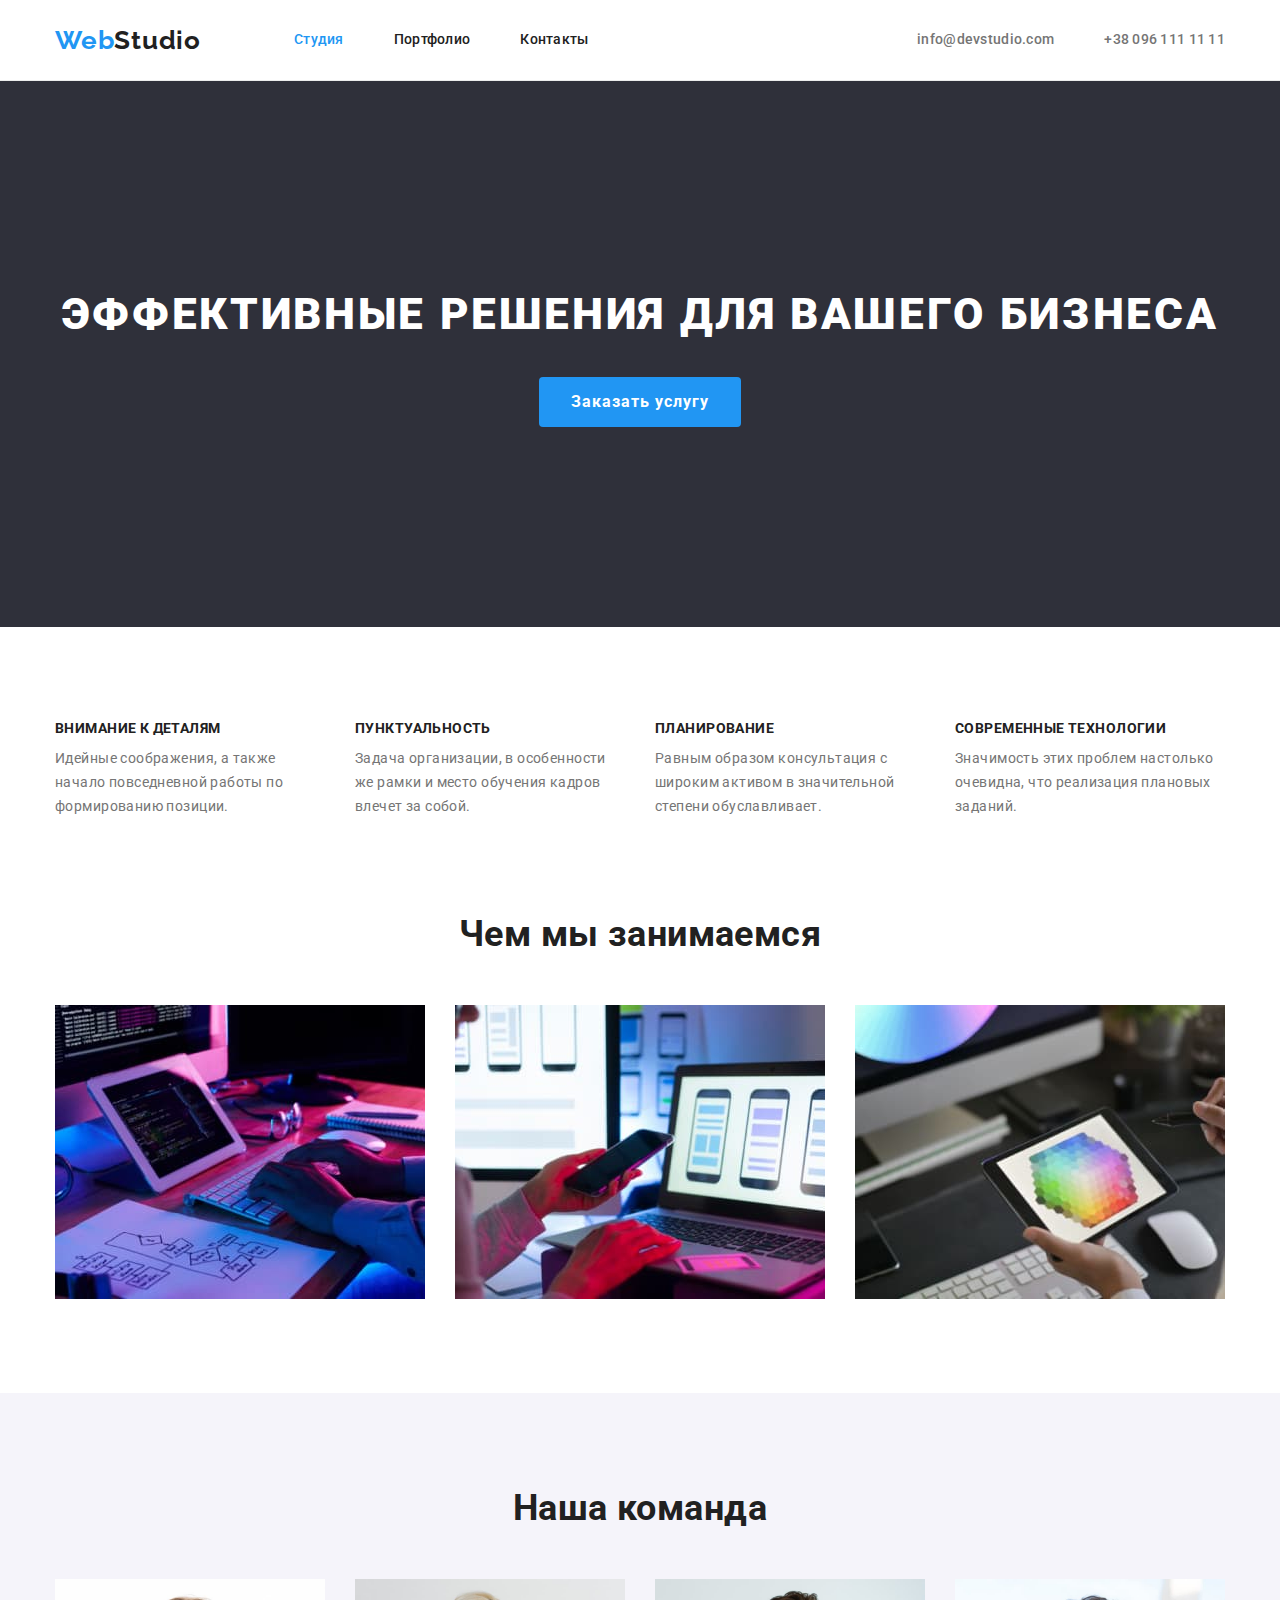
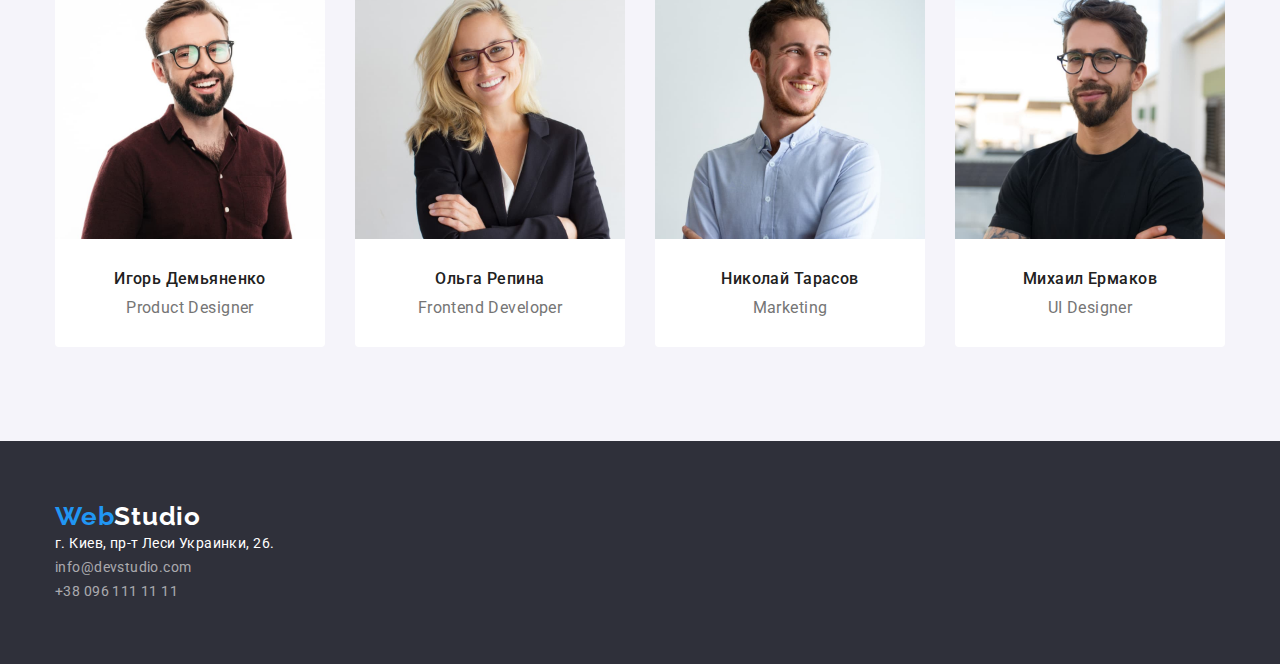
==== index.html @ 1037b0c5 "Initial commit" ====
<!DOCTYPE html>
<html lang="ru">
  <head>
    <meta charset="UTF-8" />
    <meta http-equiv="X-UA-Compatible" content="IE=edge" />
    <meta name="viewport" content="width=device-width, initial-scale=1.0" />

    <title>Web Studio</title>
    <link
      href="https://fonts.googleapis.com/css2?family=Raleway:wght@700&family=Roboto:wght@400;500;700;900&display=swap"
      rel="stylesheet"
    />
    <link
      rel="stylesheet"
      href="https://cdnjs.cloudflare.com/ajax/libs/modern-normalize/0.6.0/modern-normalize.min.css"
    />
    <link rel="stylesheet" href="./css/styles.css" />
  </head>
  <body>
    <!-- Шапка -->
    <header class="header">
      <nav class="main-nav container">
        <a href="./index.html" class="logo"
          ><span class="logo-web">Web</span>Studio</a
        >

        <ul class="site-nav list">
          <li class="item"><a href="" class="link current">Студия</a></li>
          <li class="item">
            <a href="./portfolio.html" class="link">Портфолио</a>
          </li>
          <li class="item"><a href="" class="link">Контакты</a></li>
        </ul>

        <ul class="contact-header list">
          <li class="item">
            <a href="mailto:info@devstudio.com" class="link"
              >info@devstudio.com</a
            >
          </li>
          <li class="item">
            <a href="tel:+380961111111" class="link">+38 096 111 11 11</a>
          </li>
        </ul>
      </nav>
    </header>

    <main>
      <!-- Герой -->
      <section class="section-hero">
        <div class="container">
          <h1 class="hero-title">Эффективные решения для вашего бизнеса</h1>
          <!-- <a href="" class="button primary">Заказать услугу</a> -->
          <button type="button" class="button primary">Заказать услугу</button>
        </div>
      </section>

      <!-- Преимущества -->
      <section class="section">
        <div class="container">
          <h2 class="section-title visually-hidden">Преимущества</h2>

          <ul class="advantages-list list">
            <li class="item">
              <h3 class="title">Внимание к деталям</h3>
              <p class="text">
                Идейные соображения, а также начало повседневной работы по
                формированию позиции.
              </p>
            </li>
            <li class="item">
              <h3 class="title">Пунктуальность</h3>
              <p class="text">
                Задача организации, в особенности же рамки и место обучения
                кадров влечет за собой.
              </p>
            </li>
            <li class="item">
              <h3 class="title">Планирование</h3>
              <p class="text">
                Равным образом консультация с широким активом в значительной
                степени обуславливает.
              </p>
            </li>
            <li class="item">
              <h3 class="title">Современные технологии</h3>
              <p class="text">
                Значимость этих проблем настолько очевидна, что реализация
                плановых заданий.
              </p>
            </li>
          </ul>
        </div>
      </section>

      <!-- Рабочий процесс -->
      <section class="section">
        <div class="container">
          <h2 class="section-title">Чем мы занимаемся</h2>
          <ul class="work-list list">
            <li class="item">
              <img
                src="./images/laptop.jpg"
                alt="Человек набирает код"
                width="370"
              />
            </li>
            <li class="item">
              <img
                src="./images/phone.jpg"
                alt="Телефон на фоне ноутбука"
                width="370"
              />
            </li>
            <li class="item">
              <img
                src="./images/сolor_palette.jpg"
                alt="Цифровая палитра красок"
                width="370"
              />
            </li>
          </ul>
        </div>
      </section>

      <!-- Команда -->
      <section class="section team">
        <div class="container">
          <h2 class="section-title team">Наша команда</h2>

          <ul class="team-list list">
            <li class="item">
              <img
                src="./images/Igor.jpg"
                alt="Игорь Демьяненко Product Designer"
                width="270"
              />
              <h3 class="title">Игорь Демьяненко</h3>
              <p class="text">Product Designer</p>
            </li>

            <li class="item">
              <img
                src="./images/Olga.jpg"
                alt="Ольга Репина Frontend Developer"
                width="270"
              />
              <h3 class="title">Ольга Репина</h3>
              <p class="text">Frontend Developer</p>
            </li>

            <li class="item">
              <img
                src="./images/Nikolay.jpg"
                alt="Николай Тарасов Marketing"
                width="270"
              />
              <h3 class="title">Николай Тарасов</h3>
              <p class="text">Marketing</p>
            </li>

            <li class="item">
              <img
                src="./images/Mihail.jpg"
                alt="Михаил Ермаков UI Designer"
                width="270"
              />
              <h3 class="title">Михаил Ермаков</h3>
              <p class="text">UI Designer</p>
            </li>
          </ul>
        </div>
      </section>
    </main>

    <!-- Футер -->
    <footer class="footer">
      <div class="container">
        <a href="./index.html" class="logo"
          ><span class="logo-web">Web</span
          ><span class="logo-studio">Studio</span></a
        >
        <!-- Адресс -->
        <address>
          <ul class="list">
            <li>
              <a
                href="https://goo.gl/maps/piqngm7oDQpEDh6u6"
                class="footer-adress"
                target="_blank"
                rel="noopener nofollow noreferrer"
                >г. Киев, пр-т Леси Украинки, 26.</a
              >
            </li>
            <li>
              <a href="mailto:info@devstudio.com" class="footer-mail"
                >info@devstudio.com</a
              >
            </li>
            <li>
              <a href="tel:+380961111111" class="footer-tel"
                >+38 096 111 11 11</a
              >
            </li>
          </ul>
        </address>
      </div>
    </footer>
  </body>
</html>
---- css/styles.css ----
html {
    box-sizing: border-box;
}

*,
*::after,
*::before {
    box-sizing: inherit;
}

/* цвет основного текста #212121 */
/* вторичный цвет #757575 */
/*белый #FFFFFF  */
/* акцент #2196F3; */
/* подвал rgba(255, 255, 255, 0.6) */
/* вторичный цвет фона #2F303A; */
/* фон неактивной кнопки #F5F4FA*/
/* цвет рамки карточек #EEEEEE*/
/* цвет нижней рамки хедера #ECECEC */

:root {
    --primary-text-color: #212121;
    --secondary-text-color: #757575;
    --accent-color: #2196F3;
    --primary-white-color: #FFFFFF;
    --footer-color: rgba(255, 255, 255, 0.6);
    --secondary-bg-color: #2F303A;
    --button-bg-color: #F5F4FA;
    --border-card-color: #EEEEEE;
    --border-header-color: #ECECEC;
}

body {
    background-color: var(--primary-white-color);
    color: var(--primary-text-color);

    font-family: Roboto, sans-serif; 
    font-size: 14px;
    letter-spacing: 0.03em;
}

/* Утиилиты */
.container {
    margin-left: auto;
    margin-right: auto;
    width: 1200px;
    padding-left: 15px;
    padding-right: 15px;
    /* outline: 2px solid tomato; */
}

.list {
    padding: 0;
    margin: 0;
    list-style: none;
}

.link {
    text-decoration: none;
    color: inherit;
}

img {
    display: block;
    max-width: 100%;
    height: auto;
}

/* main-nav */
.main-nav{
    display: flex;
    align-items: center;
}

/* Logo */
.logo {

    color: var(--primary-text-color);
    font-family: Raleway, cursive;
    font-weight: 700;
    font-size: 26px;
    line-height: 1.19;
    letter-spacing: 0.03em;

    text-decoration: none;
}

.logo-web {
    color: var(--accent-color);
}

/* site nav */
.site-nav {
    display: flex;
    margin-left: 93px;
}

.site-nav .item:not(:last-child) {
    margin-right: 50px;
}

.site-nav .link:hover,
.site-nav .link:focus {
    color: var(--accent-color);
}

.site-nav .link {
    display: block;
    padding-top: 32px;
    padding-bottom: 32px;

    color: var(--primary-text-color);
    font-weight: 500;
    line-height: 1.14;
    letter-spacing: 0.02em;
}

.site-nav .link.current {
    color: var(--accent-color);
}

.contact-header .link:hover,
.contact-header .link:focus {
    color: var(--accent-color);
}

.contact-header {
    display: flex;
    margin-left: auto;
}

.contact-header .item:not(:last-child) {
    margin-right: 50px;
}

.contact-header .link {

    display: block;
    padding-top: 32px;
    padding-bottom: 32px;

    color: var(--secondary-text-color);
    font-weight: 500;
    line-height: 1.14;
    letter-spacing: 0.02em;
}

.header {
    border-bottom-width: 1px;
    border-bottom-style: solid;
    border-bottom-color: #ECECEC;
}

/* hero */
.section-hero {

    padding-top: 200px;
    padding-bottom: 200px;

    background-color: var(--secondary-bg-color);
    text-align: center;
}

.section {
    padding-top: 94px;
    padding-bottom: 94px;
}

.section +.section{
    padding-top: 0px;
}

.section-title {
    margin-top: 0;
    margin-bottom: 50px;

    font-size: 36px;
    line-height: 1.17;
    text-align: center;
}

.hero-title {
    margin-top: 0;
    margin-bottom: 30px;

    color: var(--primary-white-color);
    text-transform: uppercase;

    font-weight: 900;
    font-size: 44px;
    line-height: 1.5;
    /* text-align: center; */
    letter-spacing: 0.06em;
}

/* Button */
.button.primary {
    padding: 10px 32px;
    min-width: 200px;

    color: var(--primary-white-color);
    background-color: var(--accent-color);

    font-weight: 700;
    font-size: 16px;
    line-height: 1.88;
    letter-spacing: 0.06em;
}

.button.primary:hover,
.button.primary:focus {
    color: var(--primary-text-color);
}

.button {
    border-radius: 4px;
    padding: 6px 22px;
    min-width: 73px;
    border: none;


    color: var(--primary-text-color);
    background-color: var(--button-bg-color);

    cursor: pointer;
    font-family: inherit;

    font-size: 16px;
    line-height: 1.63;
    
    text-align: center;
    letter-spacing: 0.03em;
}

/* Advantages */
.visually-hidden {
    position: absolute;
    width: 1px;
    height: 1px;
    margin: -1px;
    border: 0;
    padding: 0;
    white-space: nowrap;
    clip-path: inset(100%);
    clip: rect(0 0 0 0);
    overflow: hidden;

}

.advantages-list {
    display: flex;
    flex-wrap: wrap;
}

.advantages-list .item {
    width: 270px;
}

.advantages-list .item:not(:last-child){
    margin-right: 30px;
}

.advantages-list .title{
    margin-top: 0;
    margin-bottom: 10px;

    text-transform: uppercase;

    font-size: 14px;
    line-height: 1.14;
}

.advantages-list .text{     
    margin-top: 0;
    margin-bottom: 0;

    color: var(--secondary-text-color);
    line-height: 1.71; 
}

.work-list {
    display: flex;
    flex-wrap: wrap;
    justify-content: space-between;
}

/* Team */

.team-list {
    display: flex;
    flex-wrap: wrap;
}

.team-list .item:not(:last-child) {
    margin-right: 30px;
}

.team-list .item{

    border-bottom-right-radius: 4px;
    border-bottom-left-radius: 4px;

    background-color: var(--primary-white-color);
}

.section.team{  
    padding-top: 94px;

    background-color: var(--button-bg-color);
}

.team-list .title {

    margin-top: 30px;
    margin-bottom: 10px;

    font-weight: 500;
    font-size: 16px;
    line-height: 1.19;
    text-align: center;
}

.team-list .text{

    margin-top: 0;
    margin-bottom: 30px;

    color: var(--secondary-text-color);

    font-size: 16px;
    line-height: 1.19;  
    text-align: center;

}

/* Футер */
.footer {
    padding-top: 60px;
    padding-bottom: 60px;

    background-color: var(--secondary-bg-color);
}

.logo-studio {
    color: var(--primary-white-color);
}

.footer-adress{
    text-decoration: none;
    font-style: normal;

    color: var(--primary-white-color);
    
    font-weight: 400;
    line-height: 1.71;
    letter-spacing: 0.03em;
}

.footer-mail,
.footer-tel{
    text-decoration: none;
    font-style: normal;

    color: var(--footer-color);

    font-weight: 400;
    line-height: 1.71;    
    letter-spacing: 0.03em;
}

.footer-mail:hover,
.footer-mail:focus,
.footer-tel:hover,
.footer-tel:focus{
    color: var(--accent-color);
}

/* Portfolio */

.portfolio-filter {
    display: flex;
    justify-content: center;
    margin-bottom: 50px;
}

.portfolio-filter .item:not(:last-child) {
    margin-right: 8px;
}

.site-nav .link:hover,
.site-nav .link:focus {
    color: var(--accent-color);
}

.primary-filter {
    color: var(--primary-white-color);
    background-color: var(--accent-color);

    font-size: 16px;
    line-height: 1.63;

    text-align: center;
    letter-spacing: 0.03em;
}

.portfolio-filter .button.primary-filter:hover,
.portfolio-filter .button.primary-filter:focus {
    color: var(--primary-text-color);
}

.portfolio-filter .button:hover,
.portfolio-filter .button:focus {
    color: var(--primary-white-color);
    background-color: var(--accent-color);
}

.portfolio-list {
    display: flex;
    flex-wrap: wrap;
}

.portfolio-list .item {
    /* width: 370px; */
    width: calc((100% - 60px) / 3);
    margin-right: 30px;
}

.portfolio-list .item .description {
    border-right-width: 1px;
    border-right-style: solid;
    border-right-color: var(--border-card-color);
    
    border-bottom-width: 1px;
    border-bottom-style: solid;
    border-bottom-color: var(--border-card-color);
    
    border-left-width: 1px;
    border-left-style: solid;
    border-left-color: var(--border-card-color);

    padding-left: 24px;
}

.portfolio-list .item:nth-child(3n) {
    margin-right: 0;
}

.portfolio-list .item:not(:nth-last-child(-n + 3)) {
    margin-bottom: 30px;
}

.portfolio-list .title {
    margin-top: 0;
    margin-bottom: 4px;

    padding-top: 24px;

    color: var(--primary-text-color);

    font-size: 18px;
    line-height: 2;
    letter-spacing: 0.06em;
}

.portfolio-list .text{
    margin-top: 0;
    margin-bottom: 20px;


    color: var(--secondary-text-color);
    
    font-weight: 400;
    font-size: 16px;
    line-height: 1.88;
    letter-spacing: 0.03em;
}
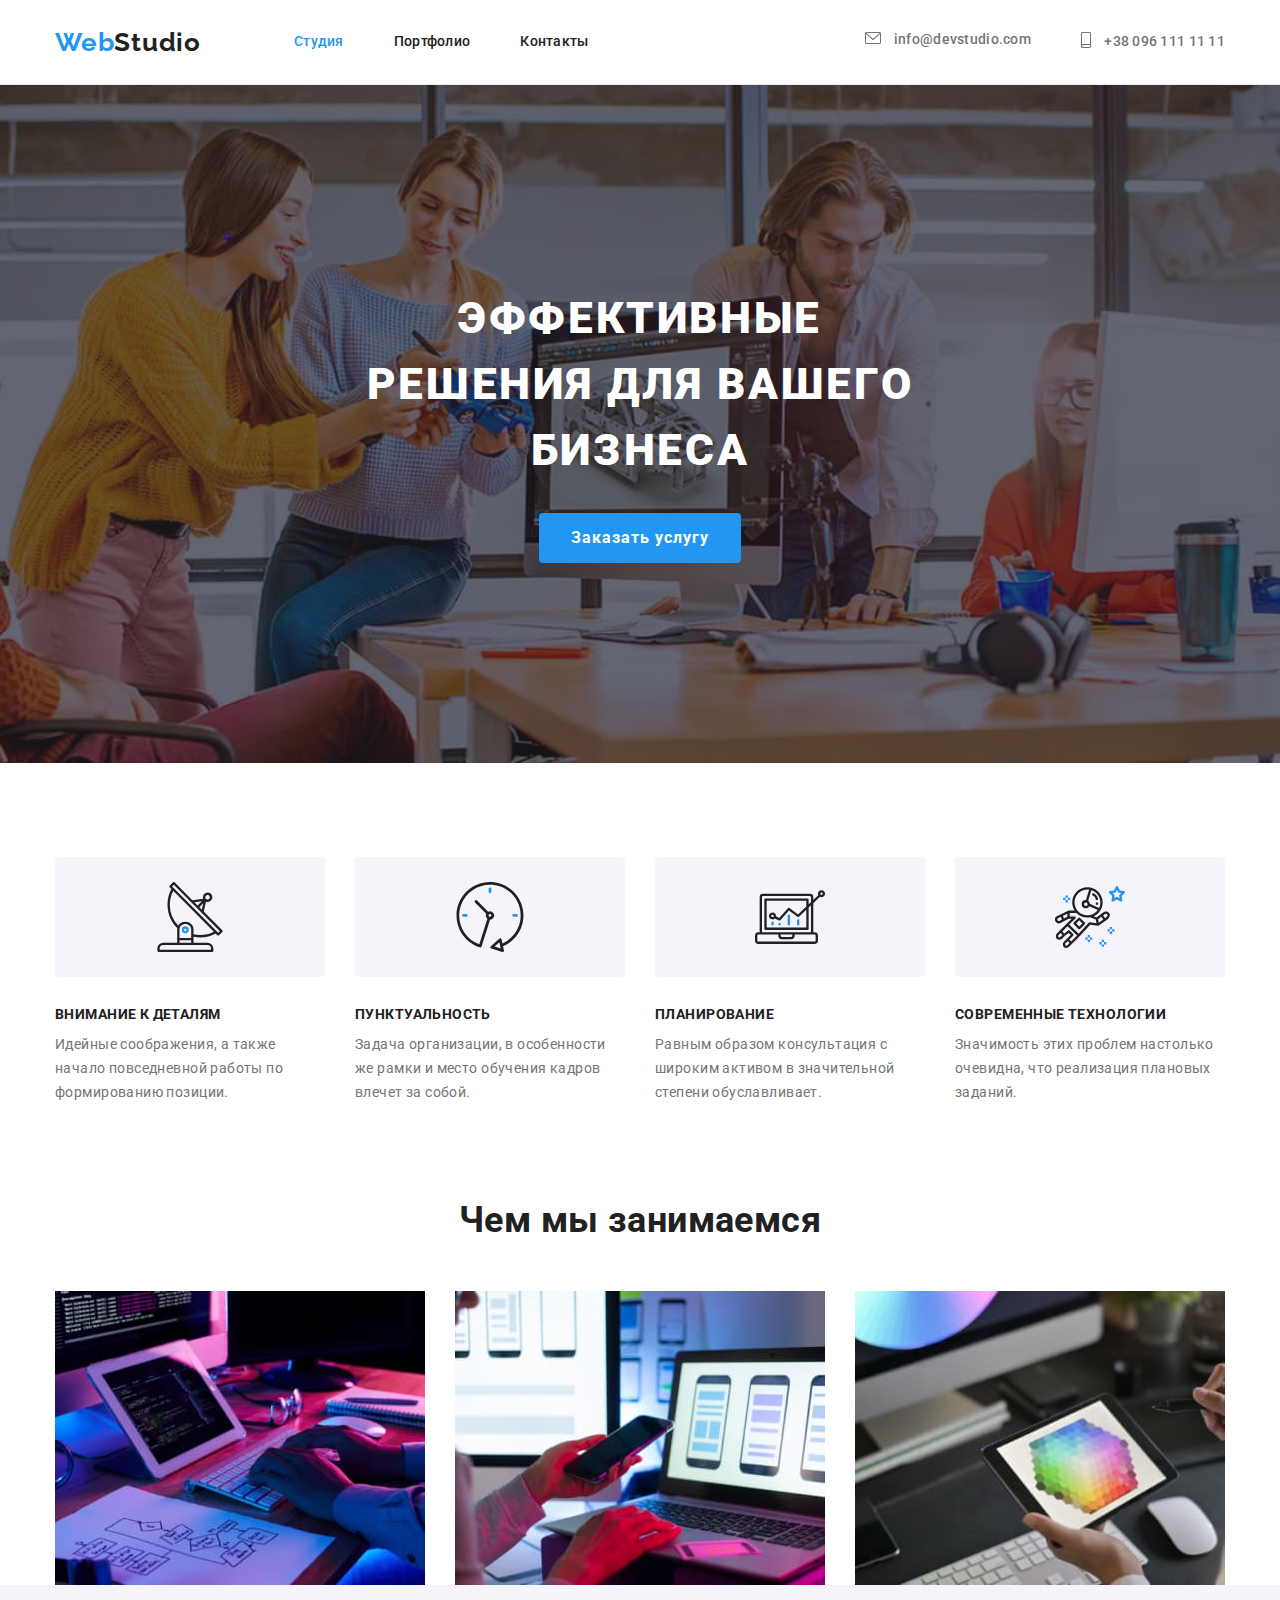
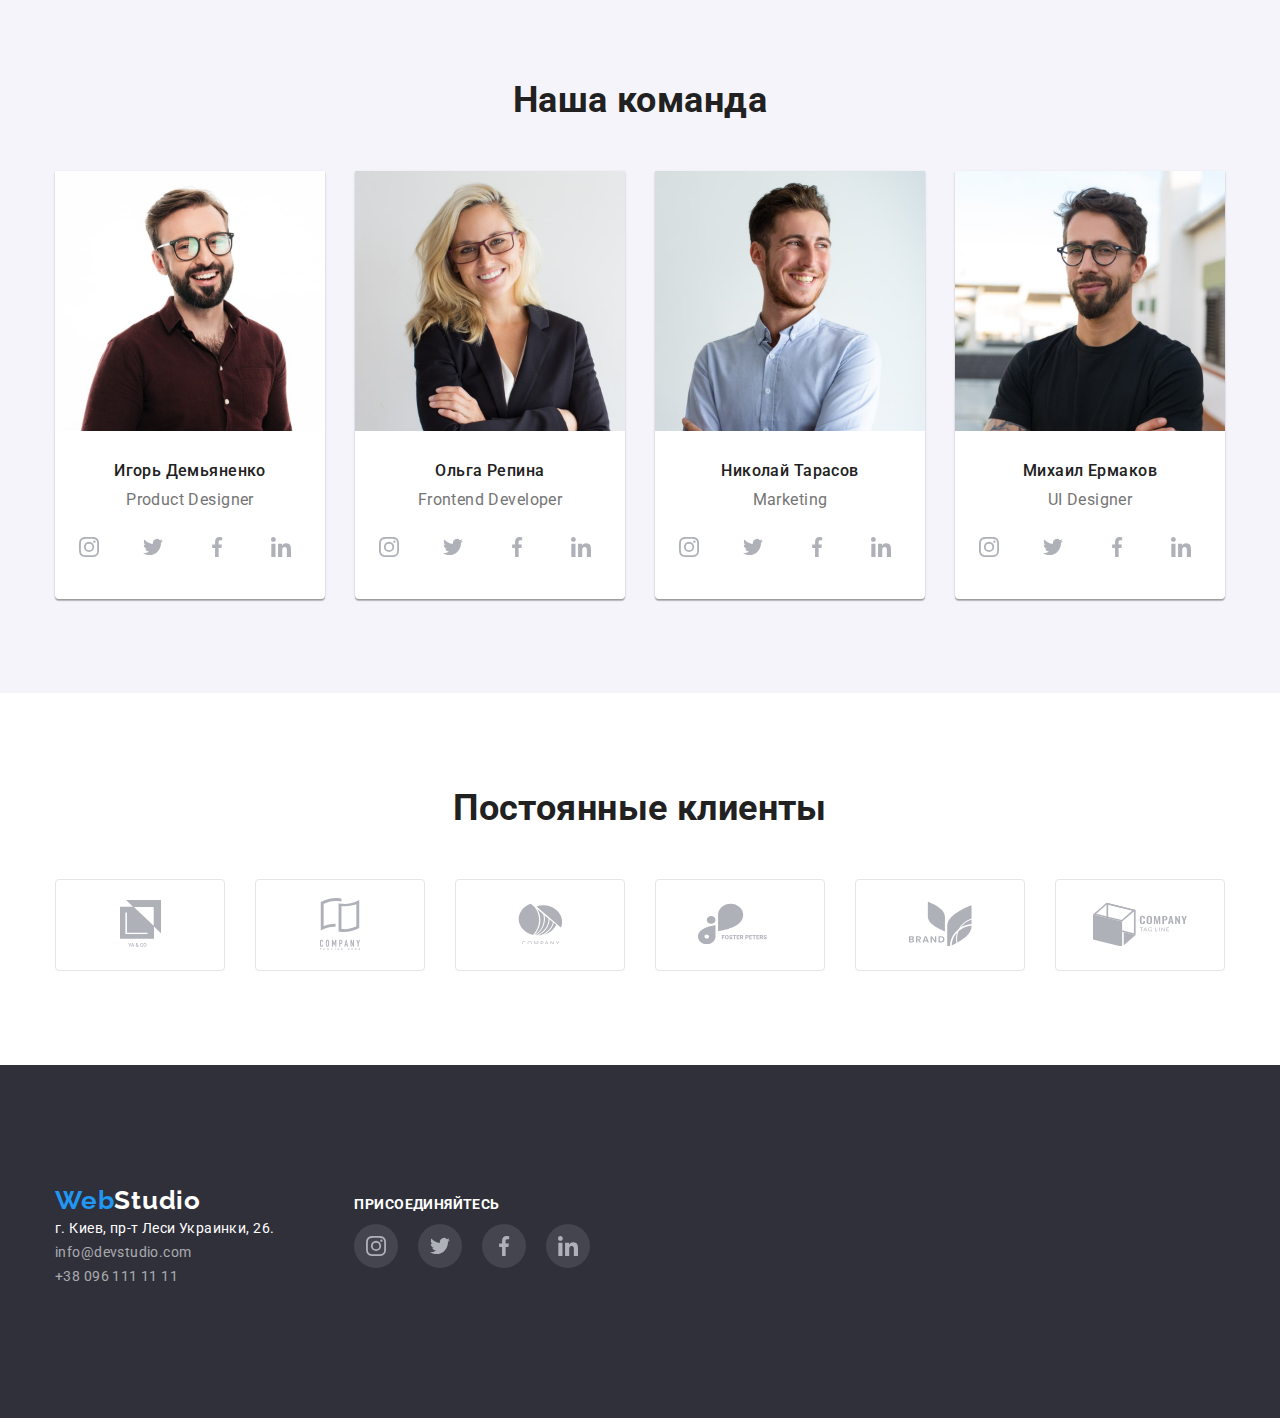
==== commit 735627ee: "add decoration and vector graphics" ====
--- a/index.html
+++ b/index.html
@@ -6,6 +6,8 @@
     <meta name="viewport" content="width=device-width, initial-scale=1.0" />
 
     <title>Web Studio</title>
+    <link href="https://fonts.googleapis.com" rel="preconnect" />
+    <link href="https://fonts.gstatic.com" rel="preconnect" crossorigin />
     <link
       href="https://fonts.googleapis.com/css2?family=Raleway:wght@700&family=Roboto:wght@400;500;700;900&display=swap"
       rel="stylesheet"
@@ -34,12 +36,24 @@
 
         <ul class="contact-header list">
           <li class="item">
-            <a href="mailto:info@devstudio.com" class="link"
-              >info@devstudio.com</a
+            <a href="mailto:info@devstudio.com" class="link">
+              <span class="icon-header">
+                <svg class="icon-mail" width="16px" height="12px">
+                  <use href="./images/sprite.svg#icon-mail"></use>
+                </svg>
+              </span>
+              info@devstudio.com</a
             >
           </li>
           <li class="item">
-            <a href="tel:+380961111111" class="link">+38 096 111 11 11</a>
+            <a href="tel:+380961111111" class="link">
+              <span class="icon-header">
+                <svg class="icon-mail" width="10px" height="16px">
+                  <use href="./images/sprite.svg#icon-smartphone"></use>
+                </svg>
+              </span>
+              +38 096 111 11 11</a
+            >
           </li>
         </ul>
       </nav>
@@ -61,28 +75,48 @@
           <h2 class="section-title visually-hidden">Преимущества</h2>
 
           <ul class="advantages-list list">
-            <li class="item">
+            <li class="list-item">
+              <div class="advantages-box">
+                <svg class="icon-advantages" width="70px" height="70px">
+                  <use href="./images/sprite.svg#icon-antenna"></use>
+                </svg>
+              </div>
               <h3 class="title">Внимание к деталям</h3>
               <p class="text">
                 Идейные соображения, а также начало повседневной работы по
                 формированию позиции.
               </p>
             </li>
-            <li class="item">
+            <li class="list-item">
+              <div class="advantages-box">
+                <svg class="icon-advantages" width="70px" height="70px">
+                  <use href="./images/sprite.svg#icon-clock"></use>
+                </svg>
+              </div>
               <h3 class="title">Пунктуальность</h3>
               <p class="text">
                 Задача организации, в особенности же рамки и место обучения
                 кадров влечет за собой.
               </p>
             </li>
-            <li class="item">
+            <li class="list-item">
+              <div class="advantages-box">
+                <svg class="icon-advantages" width="70px" height="70px">
+                  <use href="./images/sprite.svg#icon-diagram"></use>
+                </svg>
+              </div>
               <h3 class="title">Планирование</h3>
               <p class="text">
                 Равным образом консультация с широким активом в значительной
                 степени обуславливает.
               </p>
             </li>
-            <li class="item">
+            <li class="list-item">
+              <div class="advantages-box">
+                <svg class="icon-advantages" width="70px" height="70px">
+                  <use href="./images/sprite.svg#icon-astronaut"></use>
+                </svg>
+              </div>
               <h3 class="title">Современные технологии</h3>
               <p class="text">
                 Значимость этих проблем настолько очевидна, что реализация
@@ -94,29 +128,32 @@
       </section>
 
       <!-- Рабочий процесс -->
-      <section class="section">
+      <section class="section-work">
         <div class="container">
           <h2 class="section-title">Чем мы занимаемся</h2>
           <ul class="work-list list">
             <li class="item">
               <img
-                src="./images/laptop.jpg"
+                src="./images/main-site/work/laptop.jpg"
                 alt="Человек набирает код"
                 width="370"
-              />
-            </li>
-            <li class="item">
-              <img
-                src="./images/phone.jpg"
+                height="294"
+              />
+            </li>
+            <li class="item">
+              <img
+                src="./images/main-site/work/phone.jpg"
                 alt="Телефон на фоне ноутбука"
                 width="370"
-              />
-            </li>
-            <li class="item">
-              <img
-                src="./images/сolor_palette.jpg"
+                height="294"
+              />
+            </li>
+            <li class="item">
+              <img
+                src="./images/main-site/work/сolor_palette.jpg"
                 alt="Цифровая палитра красок"
                 width="370"
+                height="294"
               />
             </li>
           </ul>
@@ -131,42 +168,211 @@
           <ul class="team-list list">
             <li class="item">
               <img
-                src="./images/Igor.jpg"
+                src="./images/main-site/team/Igor.jpg"
                 alt="Игорь Демьяненко Product Designer"
                 width="270"
+                height="260"
               />
               <h3 class="title">Игорь Демьяненко</h3>
               <p class="text">Product Designer</p>
-            </li>
-
-            <li class="item">
-              <img
-                src="./images/Olga.jpg"
+              <ul class="socials list">
+                <li class="socials-item">
+                  <a class="socials-link" href="">
+                    <svg class="socials-icon" width="20" height="20">
+                      <use href="./images/sprite.svg#icon-instagrambody"></use>
+                    </svg>
+                  </a>
+                </li>
+                <li class="socials-item">
+                  <a class="socials-link" href="">
+                    <svg class="socials-icon" width="20" height="20">
+                      <use href="./images/sprite.svg#icon-twitterbody"></use>
+                    </svg>
+                  </a>
+                </li>
+                <li class="socials-item">
+                  <a class="socials-link" href="">
+                    <svg class="socials-icon" width="20" height="20">
+                      <use href="./images/sprite.svg#icon-facebookbody"></use>
+                    </svg>
+                  </a>
+                </li>
+                <li class="socials-item">
+                  <a class="socials-link" href="">
+                    <svg class="socials-icon" width="20" height="20">
+                      <use href="./images/sprite.svg#icon-linkedinbody"></use>
+                    </svg>
+                  </a>
+                </li>
+              </ul>
+            </li>
+
+            <li class="item">
+              <img
+                src="./images/main-site/team/Olga.jpg"
                 alt="Ольга Репина Frontend Developer"
                 width="270"
+                height="260"
               />
               <h3 class="title">Ольга Репина</h3>
               <p class="text">Frontend Developer</p>
-            </li>
-
-            <li class="item">
-              <img
-                src="./images/Nikolay.jpg"
+              <ul class="socials list">
+                <li class="socials-item">
+                  <a class="socials-link" href="">
+                    <svg class="socials-icon" width="20" height="20">
+                      <use href="./images/sprite.svg#icon-instagrambody"></use>
+                    </svg>
+                  </a>
+                </li>
+                <li class="socials-item">
+                  <a class="socials-link" href="">
+                    <svg class="socials-icon" width="20" height="20">
+                      <use href="./images/sprite.svg#icon-twitterbody"></use>
+                    </svg>
+                  </a>
+                </li>
+                <li class="socials-item">
+                  <a class="socials-link" href="">
+                    <svg class="socials-icon" width="20" height="20">
+                      <use href="./images/sprite.svg#icon-facebookbody"></use>
+                    </svg>
+                  </a>
+                </li>
+                <li class="socials-item">
+                  <a class="socials-link" href="">
+                    <svg class="socials-icon" width="20" height="20">
+                      <use href="./images/sprite.svg#icon-linkedinbody"></use>
+                    </svg>
+                  </a>
+                </li>
+              </ul>
+            </li>
+
+            <li class="item">
+              <img
+                src="./images/main-site/team/Nikolay.jpg"
                 alt="Николай Тарасов Marketing"
                 width="270"
+                height="260"
               />
               <h3 class="title">Николай Тарасов</h3>
               <p class="text">Marketing</p>
-            </li>
-
-            <li class="item">
-              <img
-                src="./images/Mihail.jpg"
+              <ul class="socials list">
+                <li class="socials-item">
+                  <a class="socials-link" href="">
+                    <svg class="socials-icon" width="20" height="20">
+                      <use href="./images/sprite.svg#icon-instagrambody"></use>
+                    </svg>
+                  </a>
+                </li>
+                <li class="socials-item">
+                  <a class="socials-link" href="">
+                    <svg class="socials-icon" width="20" height="20">
+                      <use href="./images/sprite.svg#icon-twitterbody"></use>
+                    </svg>
+                  </a>
+                </li>
+                <li class="socials-item">
+                  <a class="socials-link" href="">
+                    <svg class="socials-icon" width="20" height="20">
+                      <use href="./images/sprite.svg#icon-facebookbody"></use>
+                    </svg>
+                  </a>
+                </li>
+                <li class="socials-item">
+                  <a class="socials-link" href="">
+                    <svg class="socials-icon" width="20" height="20">
+                      <use href="./images/sprite.svg#icon-linkedinbody"></use>
+                    </svg>
+                  </a>
+                </li>
+              </ul>
+            </li>
+
+            <li class="item">
+              <img
+                src="./images/main-site/team/Mihail.jpg"
                 alt="Михаил Ермаков UI Designer"
                 width="270"
+                height="260"
               />
               <h3 class="title">Михаил Ермаков</h3>
               <p class="text">UI Designer</p>
+              <ul class="socials list">
+                <li class="socials-item">
+                  <a class="socials-link" href="">
+                    <svg class="socials-icon" width="20" height="20">
+                      <use href="./images/sprite.svg#icon-instagrambody"></use>
+                    </svg>
+                  </a>
+                </li>
+                <li class="socials-item">
+                  <a class="socials-link" href="">
+                    <svg class="socials-icon" width="20" height="20">
+                      <use href="./images/sprite.svg#icon-twitterbody"></use>
+                    </svg>
+                  </a>
+                </li>
+                <li class="socials-item">
+                  <a class="socials-link" href="">
+                    <svg class="socials-icon" width="20" height="20">
+                      <use href="./images/sprite.svg#icon-facebookbody"></use>
+                    </svg>
+                  </a>
+                </li>
+                <li class="socials-item">
+                  <a class="socials-link" href="">
+                    <svg class="socials-icon" width="20" height="20">
+                      <use href="./images/sprite.svg#icon-linkedinbody"></use>
+                    </svg>
+                  </a>
+                </li>
+              </ul>
+            </li>
+          </ul>
+        </div>
+      </section>
+
+      <section class="section">
+        <div class="container">
+          <h2 class="section-title clients">Постоянные клиенты</h2>
+          <ul class="clients-list list">
+            <li class="client-item">
+              <a class="client-link">
+                <svg class="client-icon" width="41px" height="47px">
+                  <use href="./images/sprite.svg#icon-clientone"></use></svg
+              ></a>
+            </li>
+            <li class="client-item">
+              <a class="client-link">
+                <svg class="client-icon" width="40px" height="52px">
+                  <use href="./images/sprite.svg#icon-clienttwo"></use>
+                </svg>
+              </a>
+            </li>
+            <li class="client-item">
+              <a class="client-link"
+                ><svg class="client-icon" width="44px" height="41px">
+                  <use href="./images/sprite.svg#icon-clientthree"></use></svg
+              ></a>
+            </li>
+            <li class="client-item">
+              <a class="client-link"
+                ><svg class="client-icon" width="84px" height="41px">
+                  <use href="./images/sprite.svg#icon-clientfour"></use></svg
+              ></a>
+            </li>
+            <li class="client-item">
+              <a class="client-link"
+                ><svg class="client-icon" width="63px" height="45px">
+                  <use href="./images/sprite.svg#icon-clientfive"></use></svg
+              ></a>
+            </li>
+            <li class="client-item">
+              <a class="client-link"
+                ><svg class="client-icon" width="94px" height="44px">
+                  <use href="./images/sprite.svg#icon-clientsix"></use></svg
+              ></a>
             </li>
           </ul>
         </div>
@@ -175,35 +381,72 @@
 
     <!-- Футер -->
     <footer class="footer">
-      <div class="container">
-        <a href="./index.html" class="logo"
-          ><span class="logo-web">Web</span
-          ><span class="logo-studio">Studio</span></a
-        >
-        <!-- Адресс -->
-        <address>
-          <ul class="list">
-            <li>
-              <a
-                href="https://goo.gl/maps/piqngm7oDQpEDh6u6"
-                class="footer-adress"
-                target="_blank"
-                rel="noopener nofollow noreferrer"
-                >г. Киев, пр-т Леси Украинки, 26.</a
-              >
-            </li>
-            <li>
-              <a href="mailto:info@devstudio.com" class="footer-mail"
-                >info@devstudio.com</a
-              >
-            </li>
-            <li>
-              <a href="tel:+380961111111" class="footer-tel"
-                >+38 096 111 11 11</a
-              >
+      <div class="footer container">
+        <div class="footer-adress">
+          <a href="./index.html" class="logo"
+            ><span class="logo-web">Web</span
+            ><span class="logo-studio">Studio</span></a
+          >
+          <!-- Адресс -->
+          <address>
+            <ul class="adress list">
+              <li>
+                <a
+                  href="https://goo.gl/maps/piqngm7oDQpEDh6u6"
+                  class="footer-adress"
+                  target="_blank"
+                  rel="noopener nofollow noreferrer"
+                  >г. Киев, пр-т Леси Украинки, 26.</a
+                >
+              </li>
+              <li>
+                <a href="mailto:info@devstudio.com" class="footer-mail"
+                  >info@devstudio.com</a
+                >
+              </li>
+              <li>
+                <a href="tel:+380961111111" class="footer-tel"
+                  >+38 096 111 11 11</a
+                >
+              </li>
+            </ul>
+          </address>
+        </div>
+
+        <!-- social  -->
+        <div class="footer-social">
+          <h2 class="footer-tittle">присоединяйтесь</h2>
+          <ul class="socials list">
+            <li class="socials-item">
+              <a class="socials-link" href="">
+                <svg class="socials-icon" width="20" height="20">
+                  <use href="./images/sprite.svg#icon-instagrambody"></use>
+                </svg>
+              </a>
+            </li>
+            <li class="socials-item">
+              <a class="socials-link" href="">
+                <svg class="socials-icon" width="20" height="20">
+                  <use href="./images/sprite.svg#icon-twitterbody"></use>
+                </svg>
+              </a>
+            </li>
+            <li class="socials-item">
+              <a class="socials-link" href="">
+                <svg class="socials-icon" width="20" height="20">
+                  <use href="./images/sprite.svg#icon-facebookbody"></use>
+                </svg>
+              </a>
+            </li>
+            <li class="socials-item">
+              <a class="socials-link" href="">
+                <svg class="socials-icon" width="20" height="20">
+                  <use href="./images/sprite.svg#icon-linkedinbody"></use>
+                </svg>
+              </a>
             </li>
           </ul>
-        </address>
+        </div>
       </div>
     </footer>
   </body>
--- a/css/styles.css
+++ b/css/styles.css
@@ -17,6 +17,8 @@
 /* фон неактивной кнопки #F5F4FA*/
 /* цвет рамки карточек #EEEEEE*/
 /* цвет нижней рамки хедера #ECECEC */
+/* цвет иконок #AFB1B8 */
+/* цвет рамки клиентов #E5E5E5 */
 
 :root {
     --primary-text-color: #212121;
@@ -28,13 +30,15 @@
     --button-bg-color: #F5F4FA;
     --border-card-color: #EEEEEE;
     --border-header-color: #ECECEC;
+    --icon-color: #AFB1B8;
+    --borger-client-color: #E5E5E5;
 }
 
 body {
     background-color: var(--primary-white-color);
     color: var(--primary-text-color);
 
-    font-family: Roboto, sans-serif; 
+    font-family: "Roboto", sans-serif; 
     font-size: 14px;
     letter-spacing: 0.03em;
 }
@@ -145,6 +149,13 @@
     letter-spacing: 0.02em;
 }
 
+.icon-header{
+    margin-right: 10px;
+    fill: inherit;
+    vertical-align: middle;
+    fill: currentColor;
+}
+
 .header {
     border-bottom-width: 1px;
     border-bottom-style: solid;
@@ -154,6 +165,21 @@
 /* hero */
 .section-hero {
 
+    max-width: 1600px;
+    min-height: 600px;
+    margin-right: auto;
+    margin-left: auto;
+
+    background-image: linear-gradient(
+        to right,
+        rgba(47, 48, 58, 0.4),
+        rgba(47, 48, 58, 0.4)
+        ),
+    url("../images/main-site/heager_img.jpg");
+    background-repeat: no-repeat;
+    background-size: cover;
+    background-position: center;
+
     padding-top: 200px;
     padding-bottom: 200px;
 
@@ -166,9 +192,9 @@
     padding-bottom: 94px;
 }
 
-.section +.section{
+/* .section +.section{
     padding-top: 0px;
-}
+} */
 
 .section-title {
     margin-top: 0;
@@ -182,6 +208,8 @@
 .hero-title {
     margin-top: 0;
     margin-bottom: 30px;
+    margin-right: 283px;
+    margin-left: 283px;
 
     color: var(--primary-white-color);
     text-transform: uppercase;
@@ -233,6 +261,10 @@
 }
 
 /* Advantages */
+.section-work{
+    padding-top: 0px;
+}
+
 .visually-hidden {
     position: absolute;
     width: 1px;
@@ -252,11 +284,27 @@
     flex-wrap: wrap;
 }
 
-.advantages-list .item {
+.advantages-list .list-item {
     width: 270px;
 }
 
-.advantages-list .item:not(:last-child){
+.advantages-box {
+    display: flex;
+    justify-content: center;
+    align-items: center;
+    height: 120px;
+    width: 270px;
+    border-radius: 4px;
+    margin-bottom: 30px;
+
+    background-color: var(--button-bg-color);
+}
+
+.icon-advantages {
+    margin: 0 auto;
+}
+
+.advantages-list .list-item:not(:last-child){
     margin-right: 30px;
 }
 
@@ -300,19 +348,23 @@
     border-bottom-right-radius: 4px;
     border-bottom-left-radius: 4px;
 
+    box-shadow: 0px 1px 3px rgba(0, 0, 0, 0.12), 0px 1px 1px rgba(0, 0, 0, 0.14), 0px 2px 1px rgba(0, 0, 0, 0.2);
+
     background-color: var(--primary-white-color);
 }
 
 .section.team{  
     padding-top: 94px;
-
+    
     background-color: var(--button-bg-color);
 }
 
 .team-list .title {
 
-    margin-top: 30px;
-    margin-bottom: 10px;
+    margin-top: 0;
+    margin-bottom: 0;
+    padding-top: 30px;
+    padding-bottom: 10px;
 
     font-weight: 500;
     font-size: 16px;
@@ -323,14 +375,96 @@
 .team-list .text{
 
     margin-top: 0;
-    margin-bottom: 30px;
-
+    margin-bottom: 0px;
+    padding-bottom: 16px;
+  
     color: var(--secondary-text-color);
 
     font-size: 16px;
     line-height: 1.19;  
     text-align: center;
 
+}
+
+.socials {
+    display: flex;
+    align-items: center;
+    justify-content: center;
+    gap: 10px;
+
+    padding-bottom: 30px;
+}
+
+.socials-item {
+    width: 44px;
+    height: 44px;
+}
+
+.socials-link {
+    display: flex;
+    justify-content: center;
+    align-items: center;
+    width: 100%;
+    height: 100%;
+
+    color: var(--icon-color);
+    border-radius: 50%;
+}
+
+.socials-link:hover,
+.socials-link:focus {
+    color: var(--primary-white-color);
+    background-color: var(--accent-color);
+}
+
+.socials-icon {
+    fill: currentColor;
+}
+
+/* Постоянные клиенты */
+.clients-list {
+    display: flex;
+}
+
+.client-item {
+    display: flex;
+    justify-content: center;
+    align-items: center;
+    
+    width: 170px;
+    height: 92px;
+    border: 1px solid var(--borger-client-color);
+    border-radius: 4px;
+    margin-right: 30px;
+}
+
+.client-item:hover,
+.client-item:focus{
+    border-color: var(--accent-color);
+    border-radius: 4px;
+}
+
+
+.client-icon {
+    fill: var(--icon-color);
+}
+
+.client-item:hover .client-icon,
+.client-item:focus .client-icon{
+    fill: var(--accent-color);
+}
+
+.client-item:last-child {
+    margin: 0;
+}
+
+.item-icon {
+    fill: var(--icon-color);
+}
+
+.item-icon:hover,
+.item-icon:focus {
+    fill: var(--accent-color);
 }
 
 /* Футер */
@@ -341,11 +475,22 @@
     background-color: var(--secondary-bg-color);
 }
 
+/* .footer-address {
+    display: inline-block;
+    margin-right: 70px;
+    font-weight: 400;
+    font-size: 14px;
+    line-height: 24px;
+} */
+
 .logo-studio {
     color: var(--primary-white-color);
 }
 
 .footer-adress{
+    display: inline-block;
+    margin-right: 40px;
+
     text-decoration: none;
     font-style: normal;
 
@@ -355,6 +500,8 @@
     line-height: 1.71;
     letter-spacing: 0.03em;
 }
+
+
 
 .footer-mail,
 .footer-tel{
@@ -375,6 +522,36 @@
     color: var(--accent-color);
 }
 
+.footer .container {
+    display: flex;
+}
+
+.footer-social {
+    display: inline-block;
+}
+
+.footer-tittle {
+
+    font-weight: 700;
+    font-size: 14px;
+    line-height: 1.14;
+    letter-spacing: 0.03em;
+
+    color: var(--primary-white-color);
+    text-transform: uppercase;
+}
+
+.socials-item {
+    position: relative;
+    width: 44px;
+    height: 44px;
+    margin-right: 10px;
+    border-radius: 50%;
+    fill: var(--primary-white-color);
+    background-color: rgba(255, 255, 255, .1);
+}
+
+
 /* Portfolio */
 
 .portfolio-filter {
@@ -412,11 +589,18 @@
 .portfolio-filter .button:focus {
     color: var(--primary-white-color);
     background-color: var(--accent-color);
+
+    box-shadow: 0px 3px 1px rgba(0, 0, 0, 0.1), 0px 1px 2px rgba(0, 0, 0, 0.08), 0px 2px 2px rgba(0, 0, 0, 0.12);
 }
 
 .portfolio-list {
     display: flex;
     flex-wrap: wrap;
+}
+
+.portfolio-list .item:hover,
+.portfolio-list .item:focus{
+    box-shadow: 0px 1px 1px rgba(0, 0, 0, 0.12), 0px 4px 4px rgba(0, 0, 0, 0.06), 1px 4px 6px rgba(0, 0, 0, 0.16);
 }
 
 .portfolio-list .item {
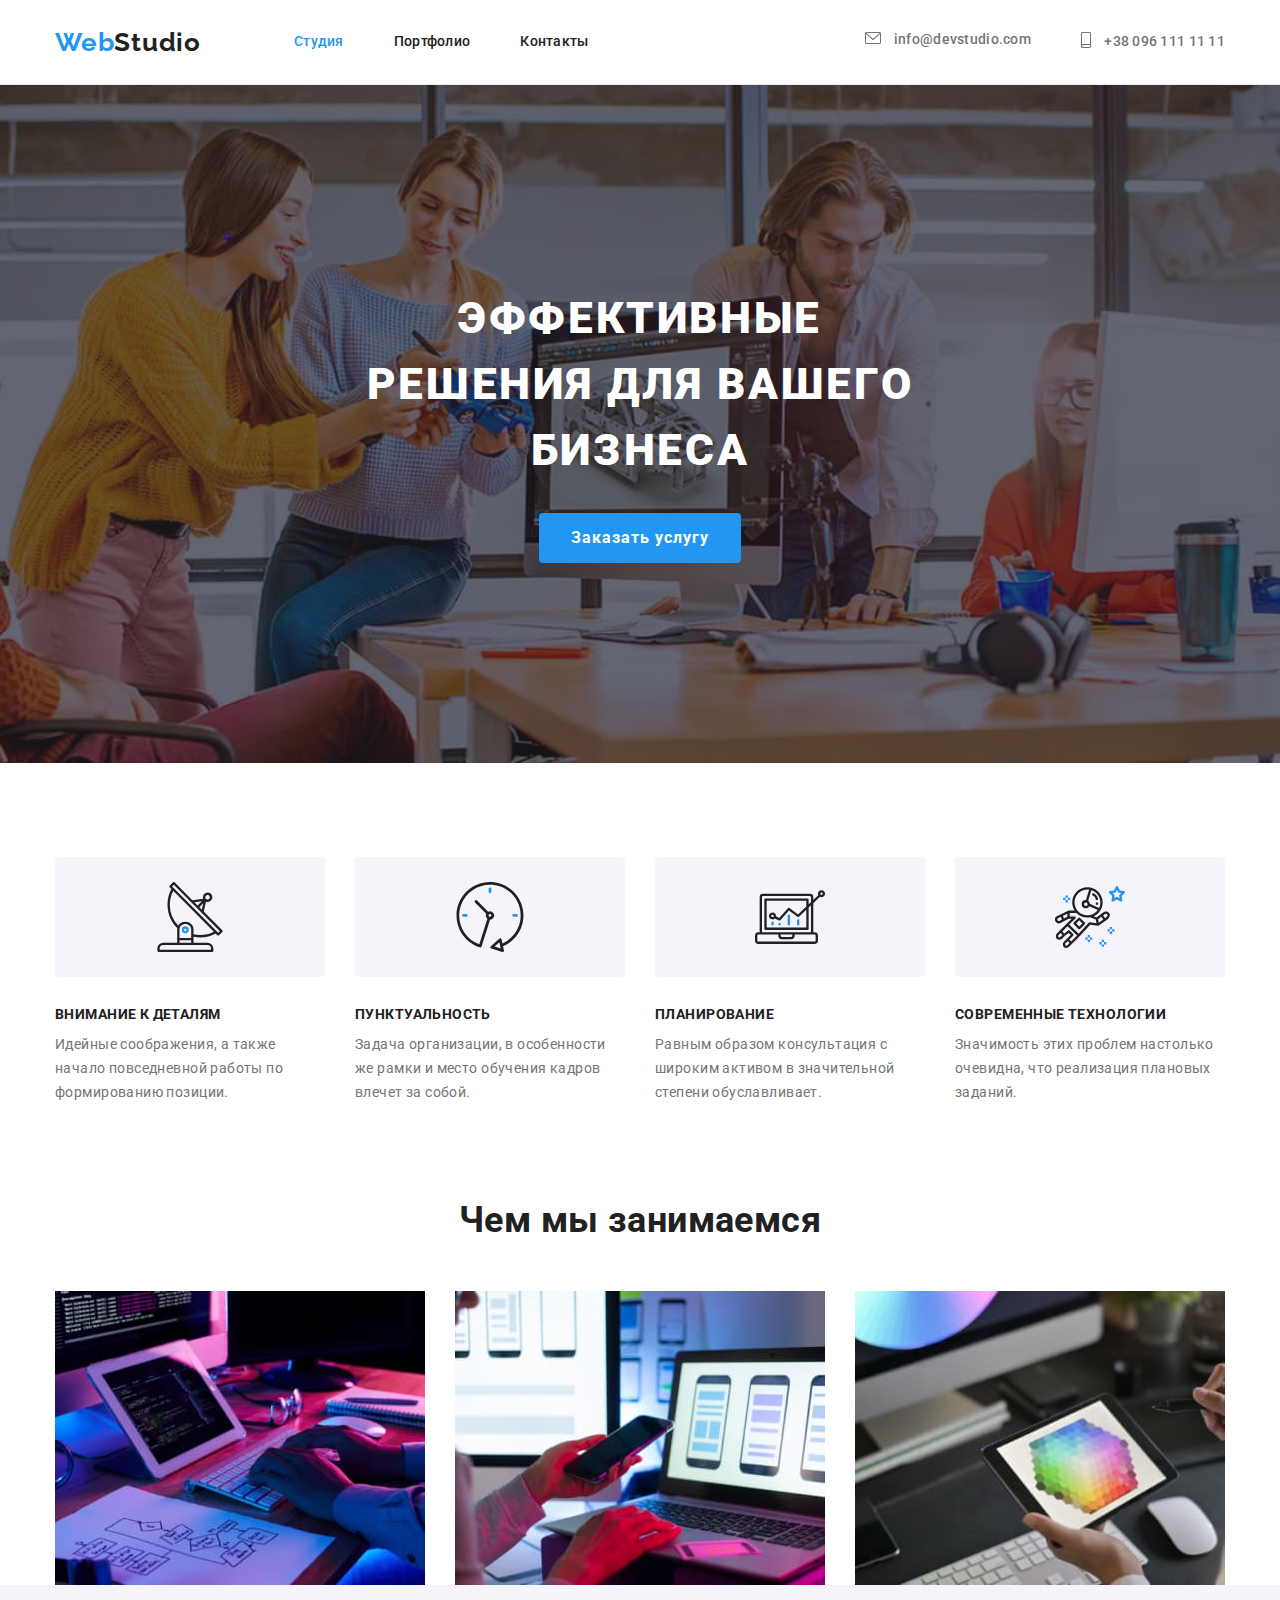
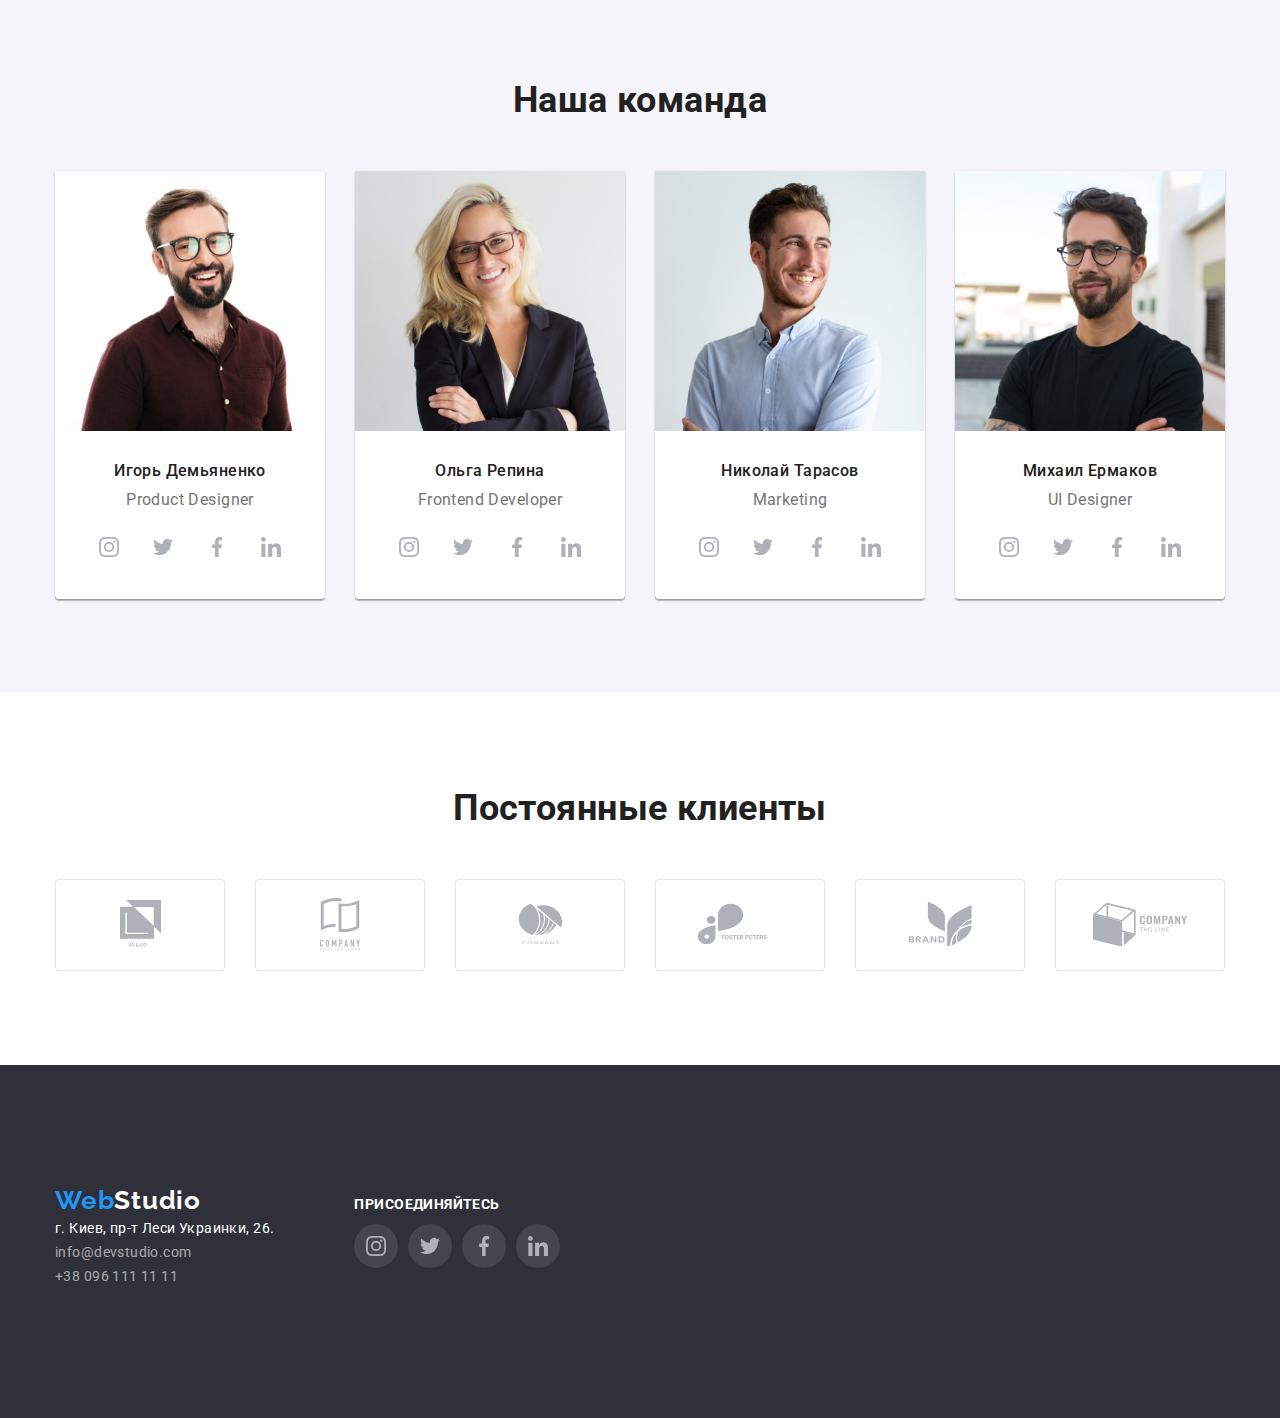
==== commit ed5b1f35: "Мелкие исправления" ====
--- a/index.html
+++ b/index.html
@@ -332,6 +332,8 @@
           </ul>
         </div>
       </section>
+
+      <!-- Regular customers -->
 
       <section class="section">
         <div class="container">
--- a/css/styles.css
+++ b/css/styles.css
@@ -390,14 +390,12 @@
     display: flex;
     align-items: center;
     justify-content: center;
-    gap: 10px;
 
     padding-bottom: 30px;
 }
 
-.socials-item {
-    width: 44px;
-    height: 44px;
+.socials-item:not(:last-child) {
+  margin-right: 10px;
 }
 
 .socials-link {
@@ -545,7 +543,6 @@
     position: relative;
     width: 44px;
     height: 44px;
-    margin-right: 10px;
     border-radius: 50%;
     fill: var(--primary-white-color);
     background-color: rgba(255, 255, 255, .1);
